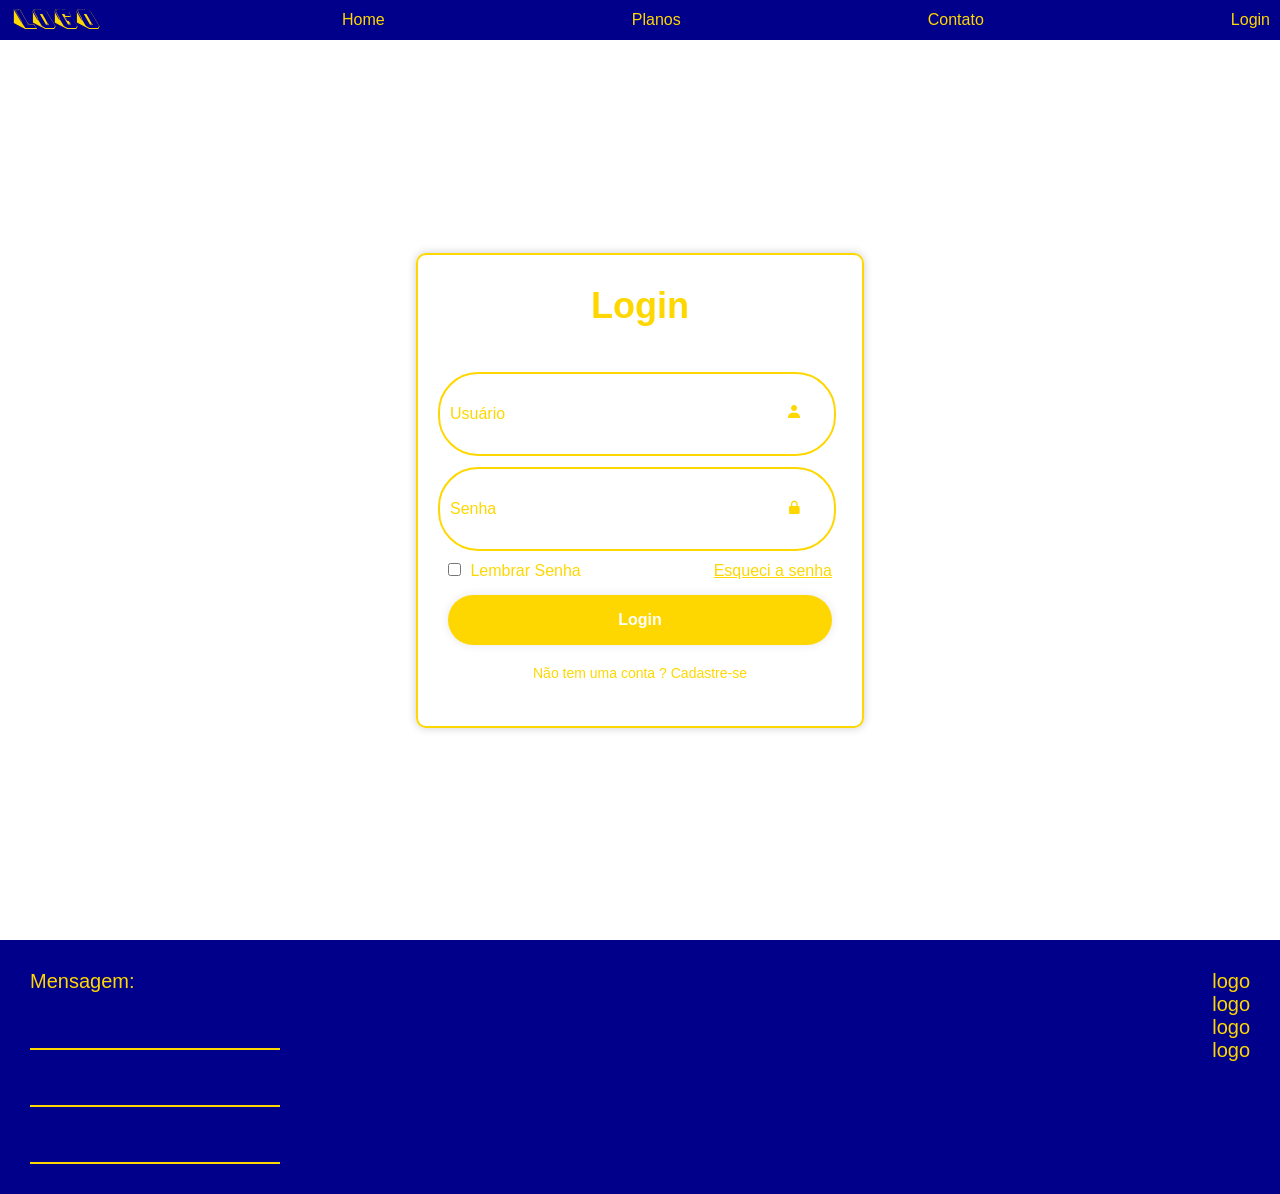
==== login.html @ e0f3ee2a "Geral" ====
<!DOCTYPE html>
<html lang="pt-br">

<head>
    <meta charset="UTF-8">
    <meta name="viewport" content="width=device-width, initial-scale=1.0">
    <link href='https://unpkg.com/boxicons@2.1.4/css/boxicons.min.css' rel='stylesheet'>
    <link rel="stylesheet" href="CSS/login.css">
    <link rel="stylesheet" href="CSS/main.css">
    <title>Login</title>
</head>

<body>
    <nav>
        <a href="index.html" class=opcoes id="logo">Logo</a>
        <a href="index.html" class=opcoes>Home</a>
        <a href="planos.html" class=opcoes>Planos</a>
        <a href="#footer"class="opcoes">Contato</a>
        <a href="login.html" class=opcoes>Login</a>
       
    </nav>

    <main id="main">

        <div class="login_container">
            <div class="blocologin">
                <form>
                    <h1>Login</h1>
                    <div class="input-box">
                        <input placeholder="Usuário" type="email">
                        <i class="bx bxs-user"></i>
                    </div>
                    <div class="input-box">
                        <input placeholder="Senha" type="password">
                        <i class="bx bxs-lock-alt"></i>
                    </div>
                    <div class="remember-forgot">
                        <label>
                            <input type="checkbox">
                            Lembrar Senha
                        </label>
                        <a href="#">Esqueci a senha</a>
                    </div>

                    <button type="submit" class="login">Login</button>

                    <div class="register-link">
                        <p>Não tem uma conta ? <a href="#">Cadastre-se</a></p>
                    </div>
                </form>
            </div>
        </div>
    </main>


    <footer id="footer">
        <div class="message">
            <p>Mensagem:</p>
            <input type="text">
            <input type="text">
            <input type="text">
        </div>
        <div class="redes">
            <p>logo</p>
            <p>logo</p>
            <p>logo</p>
            <p>logo</p>
        </div>
    </footer>
</body>

</html>
---- CSS/login.css ----
*{
    margin: 0;
    padding: 0;
}
.login_container {
    display: flex;
    justify-content: center;
    align-items: center;
    min-height: 100vh;
    /* background: url(./img/image.png); */
    background-size: cover;
    background-position: center;
}

.blocologin {
    width: 30vw;
    background-color: transparent;
    border: 2px solid gold;
    border-radius: 10px;
    color: gold;
    box-shadow: 0 0 10px rgba(0, 0, 0, .2);
    backdrop-filter: blur(20px);
    padding: 30px;
}

h1 {
    font-size: 36px;
    text-align: center;
}

.input-box {
    position: relative;
    width: 100%;
    height: 50px;
    margin: 45px 0px 20px -10px;
}
.input-box input {
    width: 100%;
    height: 100%;
    background-color: transparent;
    outline: none;
    font-size: 16px;
    color: gold;
    border-radius: 40px;
    border: 2px solid gold;
    padding: 15px 0px 15px 10px;
}
.input-box input::placeholder {
    color: gold;
}
.input-box i {
    position: absolute;
    right: 20px;
    top: 80%;
    transform: translateY(-50%);
    font-size: 16px;
}


.remember-forgot {
    display: flex;
    justify-content: space-between;
    margin: 45px 0 15px;
}
.remember-forgot label input {
    accent-color: gold;
    margin-right: 5px;
}
.remember-forgot a {
    text-align: none;
    color: gold;
}
.remember-forgot a:hover {
    text-decoration: underline;
    outline: none;
}


.login {
    width: 100%;
    height: 50px;
    background-color: gold;
    border: none;
    border-radius: 40px;
    cursor: pointer;
    font-size: 16px;
    color: #ffffff;
    font-weight: 600;
    box-shadow: 0 0 10px rgba(0, 0, 0, .1);
}
.login:hover {
    background-color: transparent;
    border: 2px solid rgb(215, 212, 212);
    color: gold;
    transition: 0.5s;
}


.register-link {
    font-size: 14px;
    text-align: center;
    margin: 20px 0 15px;
}
.register-link a {
    text-decoration: none;
    color: gold;
    font-weight: 500;
}
.register-link a:hover {
    text-decoration: underline;
}
---- CSS/main.css ----
@import url('https://fonts.googleapis.com/css2?family=Cascadia+Mono:ital,wght@0,200..700;1,200..700&display=swap');
@font-face {
  font-family: 'FonteTitle'; /* O nome que você vai usar para chamá-la */
  src: url('../fonts/Snowboarding.ttf') format('truetype'); /* Caminho do arquivo */
  font-weight: normal;
  font-style: normal;
}

*{
    margin: 0;
    padding: 0;
    font-family: "Poppins", sans-serif;
}

body{
    background-color: rgb(255, 255, 255);
    min-height: 100vh;
    display: flex;
    flex-direction: column;
}

nav{
    display: flex;
    justify-content:space-between;
    align-items: center;
    flex-direction: row;
    padding: 0 10px;
    height: 40px;
    background-color: darkblue;
}

main{
    flex: 1;
}


.opcoes{
    text-decoration: none;
    font-size: 16px;
    color: gold;
}
#logo{
    font-size: 28px;
    font-family: 'FonteTitle', sans-serif;
}


.ola{ 
    margin: 30px;
    width: 200px;
    height: 200px;
    background-color: rgb(2, 133, 156);
}


/* ---------------------CONFIG DO FOOTER------------- */
#footer p{
    color: gold;
    font-size: 20px;
}
#footer{
    display: flex;
    flex-direction: row;
    justify-content: space-between;
    padding: 30px;
    background-color: darkblue;
    position: relative;
}
.message{
    display: flex;
    flex-direction: column;
    justify-content: space-evenly;
    gap: 5px;
    color: gold;
}
.message input{
    color: gold;
    background-color: transparent;
    border: none;
    border-bottom: gold solid 2px;
    width: 250px;
    height: 50px;
}
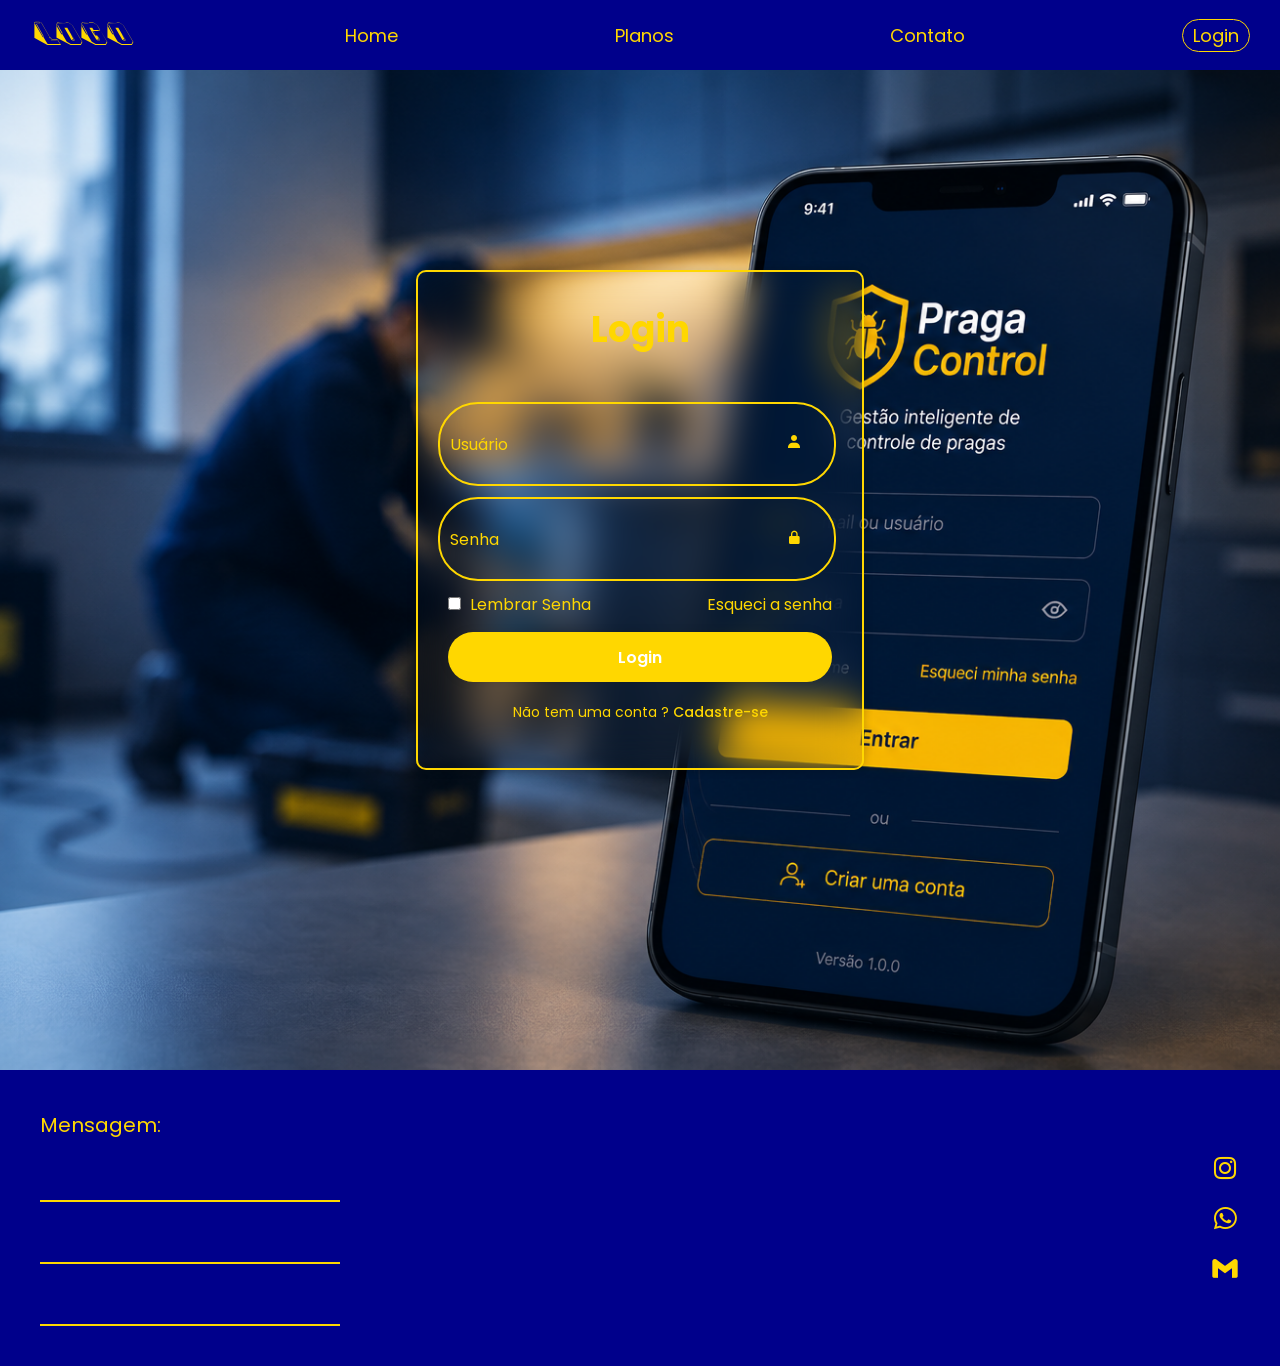
==== commit 6c80d3c5: "mudanças gerais" ====
--- a/login.html
+++ b/login.html
@@ -15,9 +15,8 @@
         <a href="index.html" class=opcoes id="logo">Logo</a>
         <a href="index.html" class=opcoes>Home</a>
         <a href="planos.html" class=opcoes>Planos</a>
-        <a href="#footer"class="opcoes">Contato</a>
-        <a href="login.html" class=opcoes>Login</a>
-       
+        <a href="#footer" class="opcoes">Contato</a>
+        <a href="login.html" class=opcoes id="btn-login">Login</a>
     </nav>
 
     <main id="main">
@@ -45,7 +44,7 @@
                     <button type="submit" class="login">Login</button>
 
                     <div class="register-link">
-                        <p>Não tem uma conta ? <a href="#">Cadastre-se</a></p>
+                        <p>Não tem uma conta ? <a href="planos.html">Cadastre-se</a></p>
                     </div>
                 </form>
             </div>
@@ -61,10 +60,9 @@
             <input type="text">
         </div>
         <div class="redes">
-            <p>logo</p>
-            <p>logo</p>
-            <p>logo</p>
-            <p>logo</p>
+            <i class='bx bxl-instagram'></i>
+            <i class='bx bxl-whatsapp'></i>
+            <i class='bx bxl-gmail'></i>
         </div>
     </footer>
 </body>
--- a/CSS/login.css
+++ b/CSS/login.css
@@ -2,110 +2,147 @@
     margin: 0;
     padding: 0;
 }
-.login_container {
+#main{
+    background-image: url(../IMG/fundoLogin.png);
+    background-size: cover;
+    background-position: center;
+    padding: 0 0 100px 0;
+}
+
+.login_container{
     display: flex;
     justify-content: center;
     align-items: center;
     min-height: 100vh;
-    /* background: url(./img/image.png); */
+
     background-size: cover;
     background-position: center;
 }
 
-.blocologin {
+.blocologin{
     width: 30vw;
+
     background-color: transparent;
-    border: 2px solid gold;
+
+    border: 2px solid var(--amarelo);
     border-radius: 10px;
-    color: gold;
+
+    color: var(--amarelo);
+
     box-shadow: 0 0 10px rgba(0, 0, 0, .2);
     backdrop-filter: blur(20px);
+
     padding: 30px;
 }
 
-h1 {
+.blocologin h1{
     font-size: 36px;
     text-align: center;
 }
 
-.input-box {
+.input-box{
     position: relative;
+
     width: 100%;
     height: 50px;
+
     margin: 45px 0px 20px -10px;
 }
-.input-box input {
+
+.input-box input{
     width: 100%;
     height: 100%;
+
     background-color: transparent;
+
     outline: none;
+
     font-size: 16px;
-    color: gold;
+    color: var(--amarelo);
+
     border-radius: 40px;
-    border: 2px solid gold;
+    border: 2px solid var(--amarelo);
+
     padding: 15px 0px 15px 10px;
 }
-.input-box input::placeholder {
-    color: gold;
+
+.input-box input::placeholder{
+    color: var(--amarelo);
 }
-.input-box i {
+
+.input-box i{
     position: absolute;
+
     right: 20px;
     top: 80%;
+
     transform: translateY(-50%);
+
     font-size: 16px;
 }
 
-
-.remember-forgot {
+.remember-forgot{
     display: flex;
     justify-content: space-between;
+
     margin: 45px 0 15px;
 }
-.remember-forgot label input {
-    accent-color: gold;
+
+.remember-forgot label input{
+    accent-color: var(--amarelo);
     margin-right: 5px;
 }
-.remember-forgot a {
-    text-align: none;
-    color: gold;
-}
-.remember-forgot a:hover {
-    text-decoration: underline;
-    outline: none;
+
+.remember-forgot a{
+    color: var(--amarelo);
+    text-decoration: none;
 }
 
+.remember-forgot a:hover{
+    text-decoration: underline;
+}
 
-.login {
+.login{
     width: 100%;
     height: 50px;
-    background-color: gold;
+
+    background-color: var(--amarelo);
+    color: var(--branco);
+
     border: none;
     border-radius: 40px;
+
     cursor: pointer;
+
     font-size: 16px;
-    color: #ffffff;
     font-weight: 600;
+
     box-shadow: 0 0 10px rgba(0, 0, 0, .1);
-}
-.login:hover {
-    background-color: transparent;
-    border: 2px solid rgb(215, 212, 212);
-    color: gold;
-    transition: 0.5s;
+
+    transition: .3s;
 }
 
+.login:hover{
+    background-color: transparent;
 
-.register-link {
+    border: 2px solid var(--amarelo);
+    color: var(--amarelo);
+}
+
+.register-link{
     font-size: 14px;
     text-align: center;
+
     margin: 20px 0 15px;
 }
-.register-link a {
+
+.register-link a{
     text-decoration: none;
-    color: gold;
+    color: var(--amarelo);
+
     font-weight: 500;
 }
-.register-link a:hover {
+
+.register-link a:hover{
     text-decoration: underline;
 }
--- a/CSS/main.css
+++ b/CSS/main.css
@@ -1,11 +1,16 @@
+@import url('https://fonts.googleapis.com/css2?family=Poppins:wght@300;400;500;600;700&display=swap');
 
-@import url('https://fonts.googleapis.com/css2?family=Cascadia+Mono:ital,wght@0,200..700;1,200..700&display=swap');
 @font-face {
-  font-family: 'FonteTitle'; /* O nome que você vai usar para chamá-la */
-  src: url('../fonts/Snowboarding.ttf') format('truetype'); /* Caminho do arquivo */
-  font-weight: normal;
-  font-style: normal;
+    font-family: 'FonteTitle';
+    src: url('../fonts/Snowboarding.ttf') format('truetype');
 }
+
+:root{
+    --azul: darkblue;
+    --amarelo: gold;
+    --branco: white;
+}
+
 
 *{
     margin: 0;
@@ -13,72 +18,113 @@
     font-family: "Poppins", sans-serif;
 }
 
+html{
+    scroll-behavior: smooth;
+}
+
 body{
-    background-color: rgb(255, 255, 255);
     min-height: 100vh;
     display: flex;
     flex-direction: column;
+
+    background-color: white;
 }
 
-nav{
-    display: flex;
-    justify-content:space-between;
-    align-items: center;
-    flex-direction: row;
-    padding: 0 10px;
-    height: 40px;
-    background-color: darkblue;
-}
-
+/* CONTEUDO */
 main{
     flex: 1;
 }
 
 
+
+/* ---------------- NAVBAR ---------------- */
+
+nav{
+    height: 70px;
+
+    display: flex;
+    justify-content: space-between;
+    align-items: center;
+
+    padding: 0 30px;
+
+    background-color: var(--azul);
+}
+
 .opcoes{
     text-decoration: none;
-    font-size: 16px;
-    color: gold;
+    color: var(--amarelo);
+
+    font-size: 18px;
+    transition: 0.3s;
 }
+
+.opcoes:hover{
+    transform: translateY(-2px);
+}
+
+#btn-login{
+    text-align: center;
+    padding: 2px 10px 2px 10px ;
+    border: 1px solid var(--amarelo);
+    border-radius: 30px;
+}
+
 #logo{
-    font-size: 28px;
+    font-size: 32px;
     font-family: 'FonteTitle', sans-serif;
 }
 
+/* ---------------- FOOTER ---------------- */
 
-.ola{ 
-    margin: 30px;
-    width: 200px;
-    height: 200px;
-    background-color: rgb(2, 133, 156);
+#footer{
+    display: flex;
+    justify-content: space-between;
+    align-items: center;
+
+    gap: 50px;
+
+    padding: 40px;
+
+    background-color: var(--azul);
 }
 
-
-/* ---------------------CONFIG DO FOOTER------------- */
 #footer p{
-    color: gold;
+    color: var(--amarelo);
     font-size: 20px;
 }
-#footer{
-    display: flex;
-    flex-direction: row;
-    justify-content: space-between;
-    padding: 30px;
-    background-color: darkblue;
-    position: relative;
-}
+
 .message{
     display: flex;
     flex-direction: column;
-    justify-content: space-evenly;
-    gap: 5px;
-    color: gold;
+    gap: 15px;
 }
+
 .message input{
-    color: gold;
-    background-color: transparent;
+    width: 300px;
+    height: 45px;
+
+    background: transparent;
+
     border: none;
-    border-bottom: gold solid 2px;
-    width: 250px;
-    height: 50px;
+    border-bottom: 2px solid var(--amarelo);
+
+    color: white;
+}
+
+.message input:focus{
+    outline: none;
+}
+
+.redes{
+    display: flex;
+    flex-direction: column;
+    gap: 20px;
+
+}
+
+.redes i{
+    cursor: pointer;
+    color: var(--amarelo);
+    font-size: 30px;
 }
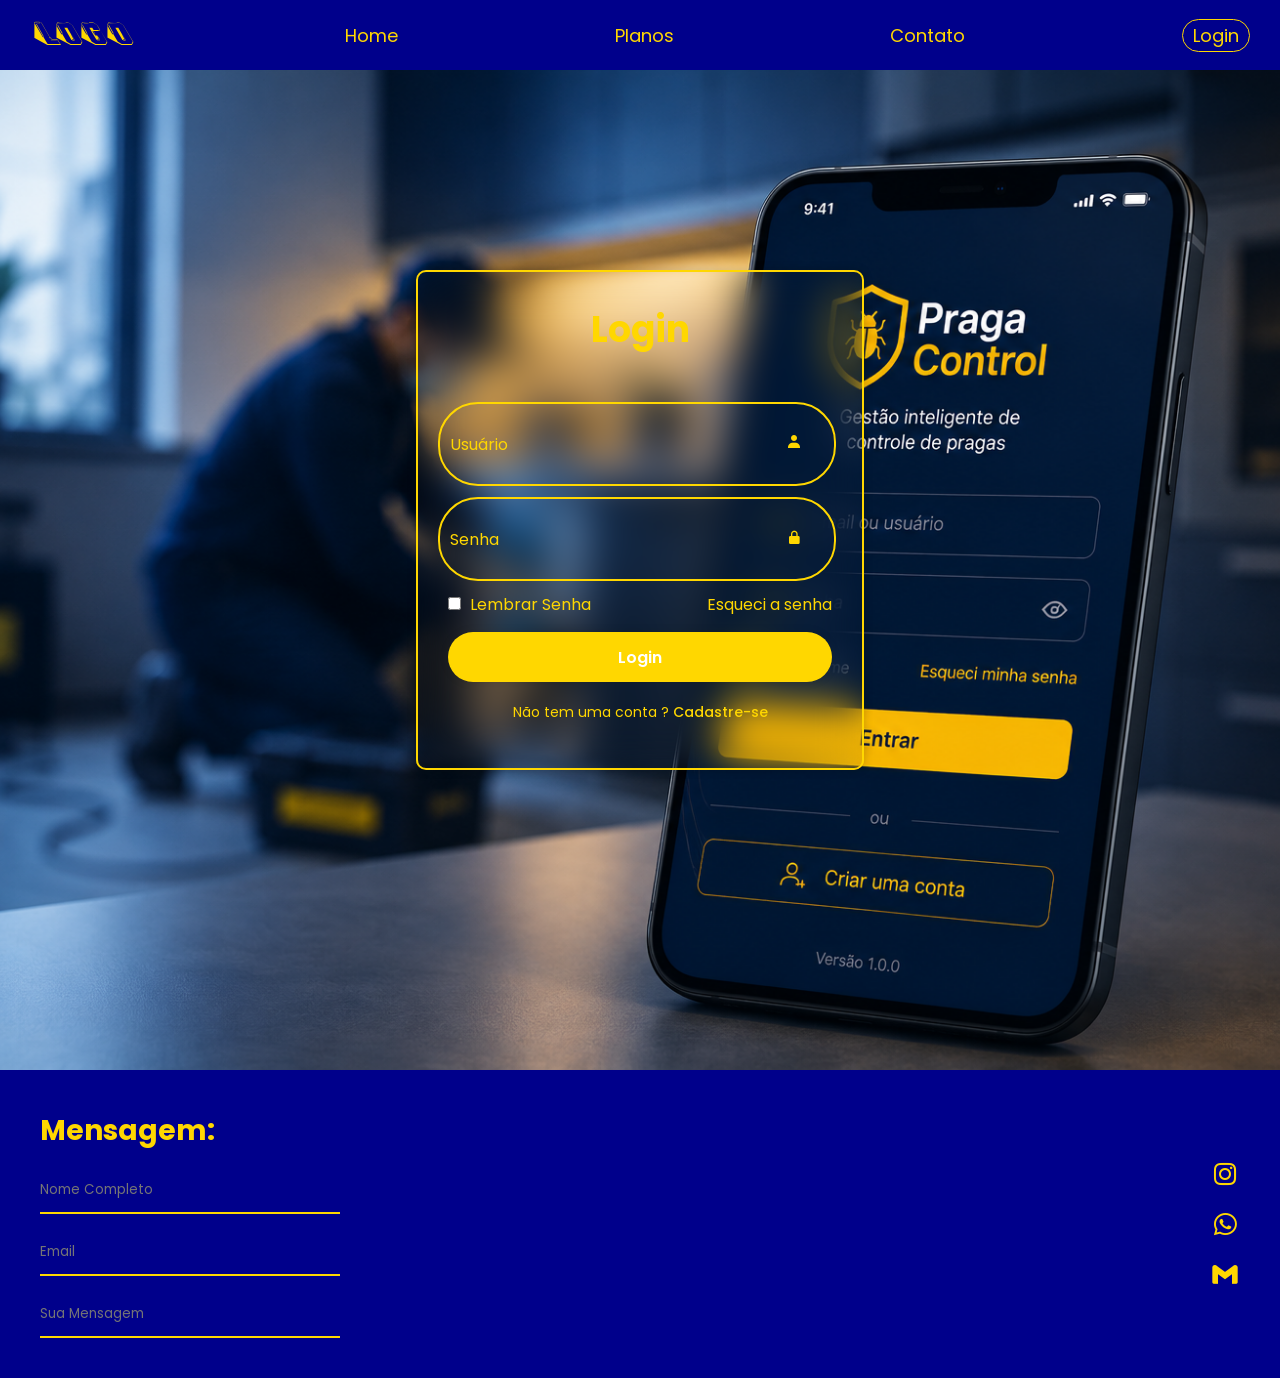
==== commit ecc78c46: "footer e nav-login" ====
--- a/login.html
+++ b/login.html
@@ -54,10 +54,10 @@
 
     <footer id="footer">
         <div class="message">
-            <p>Mensagem:</p>
-            <input type="text">
-            <input type="text">
-            <input type="text">
+            <h1>Mensagem:</h1>
+            <input id="name" type="text" placeholder="Nome Completo">
+            <input id="email" type="email" placeholder="Email">
+            <input id="message" type="text" placeholder="Sua Mensagem">
         </div>
         <div class="redes">
             <i class='bx bxl-instagram'></i>
--- a/CSS/main.css
+++ b/CSS/main.css
@@ -70,6 +70,11 @@
     border-radius: 30px;
 }
 
+#btn-login:hover{
+    background-color: var(--amarelo);
+    color: var(--azul);
+}
+
 #logo{
     font-size: 32px;
     font-family: 'FonteTitle', sans-serif;
@@ -89,9 +94,9 @@
     background-color: var(--azul);
 }
 
-#footer p{
+#footer h1{
     color: var(--amarelo);
-    font-size: 20px;
+    font-size: 28px;
 }
 
 .message{
@@ -127,4 +132,8 @@
     cursor: pointer;
     color: var(--amarelo);
     font-size: 30px;
+}
+
+.redes i:hover {
+   transform: scale(1.1);
 }
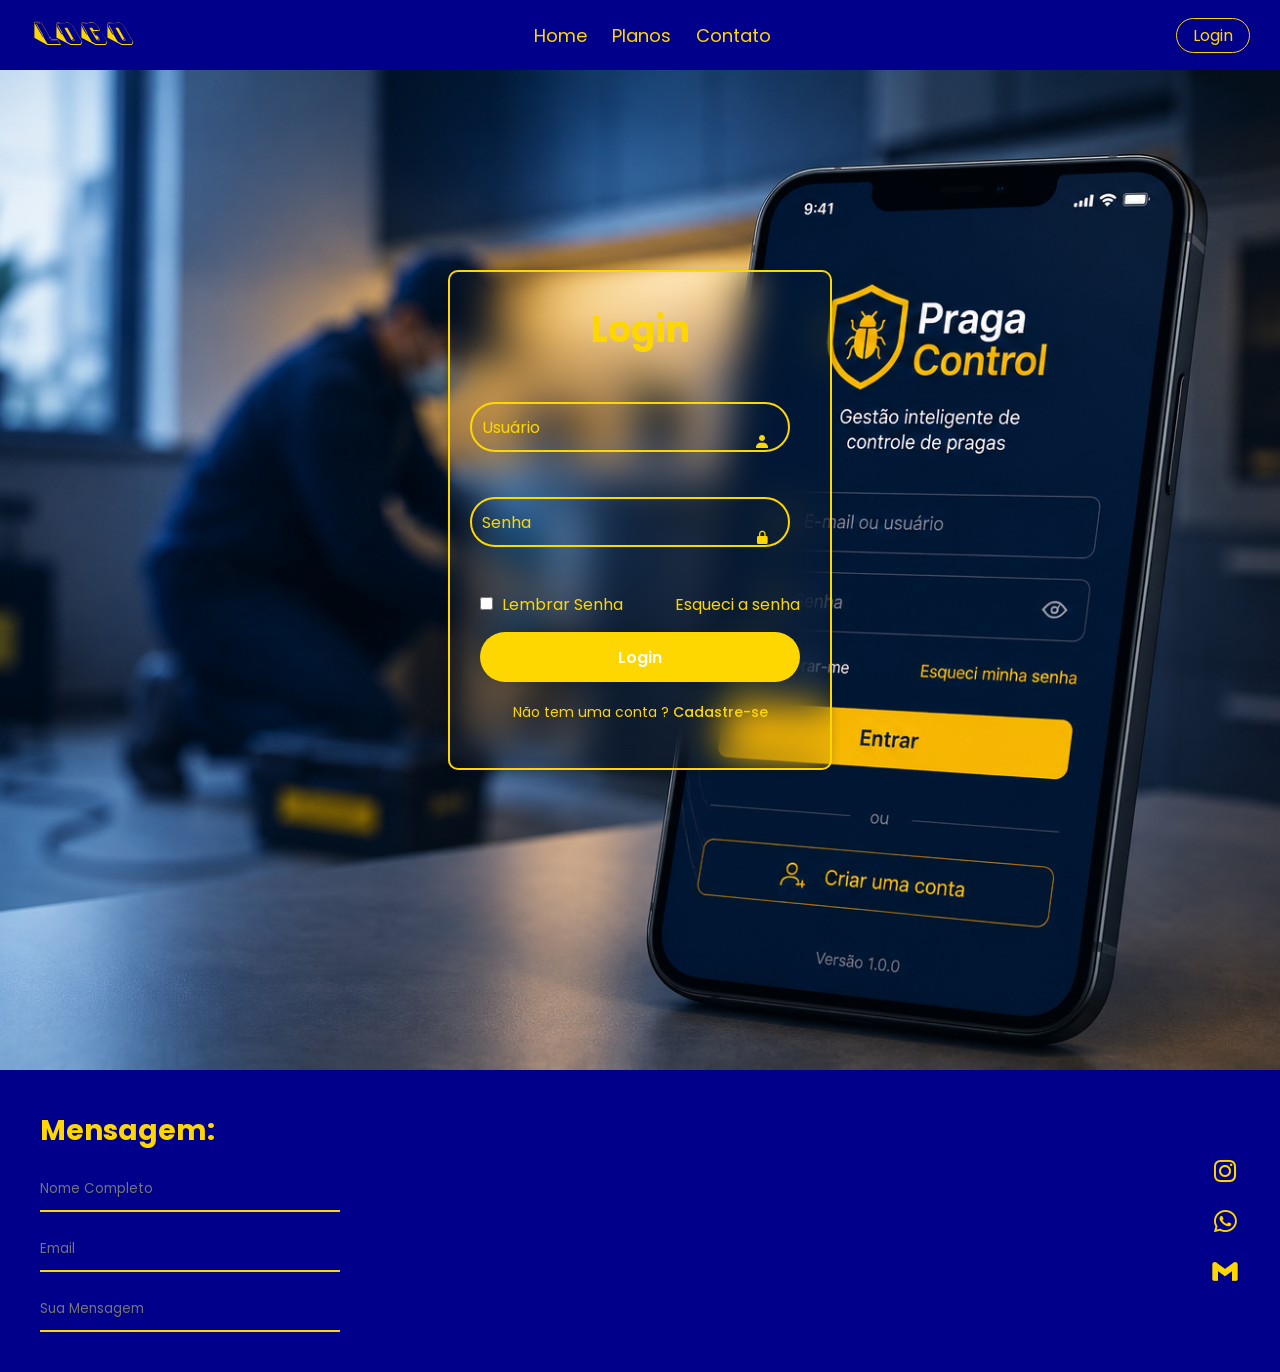
==== commit 5b7a0b50: "changes empresa" ====
--- a/login.html
+++ b/login.html
@@ -12,11 +12,22 @@
 
 <body>
     <nav>
-        <a href="index.html" class=opcoes id="logo">Logo</a>
-        <a href="index.html" class=opcoes>Home</a>
-        <a href="planos.html" class=opcoes>Planos</a>
-        <a href="#footer" class="opcoes">Contato</a>
-        <a href="login.html" class=opcoes id="btn-login">Login</a>
+        <a href="index.html" class="opcoes" id="logo">Logo</a>
+
+        <!-- Container dos links de navegação -->
+        <div class="nav-links" id="nav-links">
+            <a href="index.html" class="opcoes">Home</a>
+            <a href="planos.html" class="opcoes">Planos</a>
+            <a href="#footer" class="opcoes">Contato</a>
+        </div>
+
+        <!-- Ações da direita: Botão Login + Ícone Hambúrguer Mobile -->
+        <div class="nav-acoes">
+            <a href="login.html" class="opcoes" id="btn-login">Login</a>
+            <button id="menu-toggle" class="btn-menu-mobile" aria-label="Abrir Menu">
+                <i class='bx bx-menu' id="icone-menu"></i>
+            </button>
+        </div>
     </nav>
 
     <main id="main">
--- a/CSS/login.css
+++ b/CSS/login.css
@@ -20,8 +20,6 @@
 }
 
 .blocologin{
-    width: 30vw;
-
     background-color: transparent;
 
     border: 2px solid var(--amarelo);
--- a/CSS/main.css
+++ b/CSS/main.css
@@ -5,135 +5,203 @@
     src: url('../fonts/Snowboarding.ttf') format('truetype');
 }
 
-:root{
+:root {
     --azul: darkblue;
     --amarelo: gold;
     --branco: white;
 }
 
-
-*{
+* {
     margin: 0;
     padding: 0;
+    box-sizing: border-box;
     font-family: "Poppins", sans-serif;
 }
 
-html{
+html {
     scroll-behavior: smooth;
 }
 
-body{
+body {
     min-height: 100vh;
     display: flex;
     flex-direction: column;
-
     background-color: white;
 }
 
 /* CONTEUDO */
-main{
+main {
     flex: 1;
 }
 
-
-
 /* ---------------- NAVBAR ---------------- */
 
-nav{
+nav {
     height: 70px;
-
     display: flex;
     justify-content: space-between;
     align-items: center;
-
     padding: 0 30px;
-
     background-color: var(--azul);
-}
-
-.opcoes{
+    position: relative;
+    z-index: 1000;
+}
+
+.opcoes {
     text-decoration: none;
     color: var(--amarelo);
-
     font-size: 18px;
     transition: 0.3s;
 }
 
-.opcoes:hover{
+.opcoes:hover {
     transform: translateY(-2px);
 }
 
-#btn-login{
+#logo {
+    font-size: 32px;
+    font-family: 'FonteTitle', sans-serif;
+}
+
+.nav-links {
+    display: flex;
+    align-items: center;
+    gap: 25px;
+}
+
+.nav-acoes {
+    display: flex;
+    align-items: center;
+    gap: 15px;
+}
+
+#btn-login {
     text-align: center;
-    padding: 2px 10px 2px 10px ;
+    padding: 4px 16px;
     border: 1px solid var(--amarelo);
     border-radius: 30px;
-}
-
-#btn-login:hover{
+    font-size: 16px;
+}
+
+#btn-login:hover {
     background-color: var(--amarelo);
     color: var(--azul);
 }
 
-#logo{
+/* Botão hambúrguer fica oculto no desktop */
+.btn-menu-mobile {
+    display: none;
+    background: transparent;
+    border: none;
+    color: var(--amarelo);
     font-size: 32px;
-    font-family: 'FonteTitle', sans-serif;
+    cursor: pointer;
+    align-items: center;
+    justify-content: center;
 }
 
 /* ---------------- FOOTER ---------------- */
 
-#footer{
+#footer {
     display: flex;
     justify-content: space-between;
     align-items: center;
-
     gap: 50px;
-
     padding: 40px;
-
     background-color: var(--azul);
 }
 
-#footer h1{
+#footer h1 {
     color: var(--amarelo);
     font-size: 28px;
 }
 
-.message{
+.message {
     display: flex;
     flex-direction: column;
     gap: 15px;
 }
 
-.message input{
+.message input {
     width: 300px;
     height: 45px;
-
     background: transparent;
-
     border: none;
     border-bottom: 2px solid var(--amarelo);
-
     color: white;
 }
 
-.message input:focus{
+.message input:focus {
     outline: none;
 }
 
-.redes{
+.redes {
     display: flex;
     flex-direction: column;
     gap: 20px;
-
-}
-
-.redes i{
+}
+
+.redes i {
     cursor: pointer;
     color: var(--amarelo);
     font-size: 30px;
 }
 
 .redes i:hover {
-   transform: scale(1.1);
+    transform: scale(1.1);
+}
+
+/* ---------------- RESPONSIVIDADE (MOBILE) ---------------- */
+
+@media (max-width: 768px) {
+    nav {
+        padding: 0 20px;
+    }
+
+    /* Exibe o botão do menu hambúrguer no mobile */
+    .btn-menu-mobile {
+        display: flex;
+    }
+
+    /* Esconde os links e transforma em menu dropdown expansível */
+    .nav-links {
+        display: none;
+        position: absolute;
+        top: 70px;
+        left: 0;
+        width: 100%;
+        background-color: var(--azul);
+        flex-direction: column;
+        align-items: center;
+        gap: 0;
+        box-shadow: 0 8px 15px rgba(0, 0, 0, 0.3);
+        border-top: 1px solid rgba(255, 215, 0, 0.2);
+    }
+
+    /* Quando clicado no botão hambúrguer, o JS adiciona a classe .aberto */
+    .nav-links.aberto {
+        display: flex;
+    }
+
+    .nav-links .opcoes {
+        width: 100%;
+        text-align: center;
+        padding: 16px 0;
+        border-bottom: 1px solid rgba(255, 255, 255, 0.08);
+    }
+
+    .nav-links .opcoes:hover {
+        background-color: rgba(255, 215, 0, 0.1);
+        transform: none;
+    }
+
+    .redes {
+        margin-top: 25px;
+        flex-direction: row;
+    }
+
+    .message input {
+        width: 100%;
+        height: 45px;
+    }
 }
